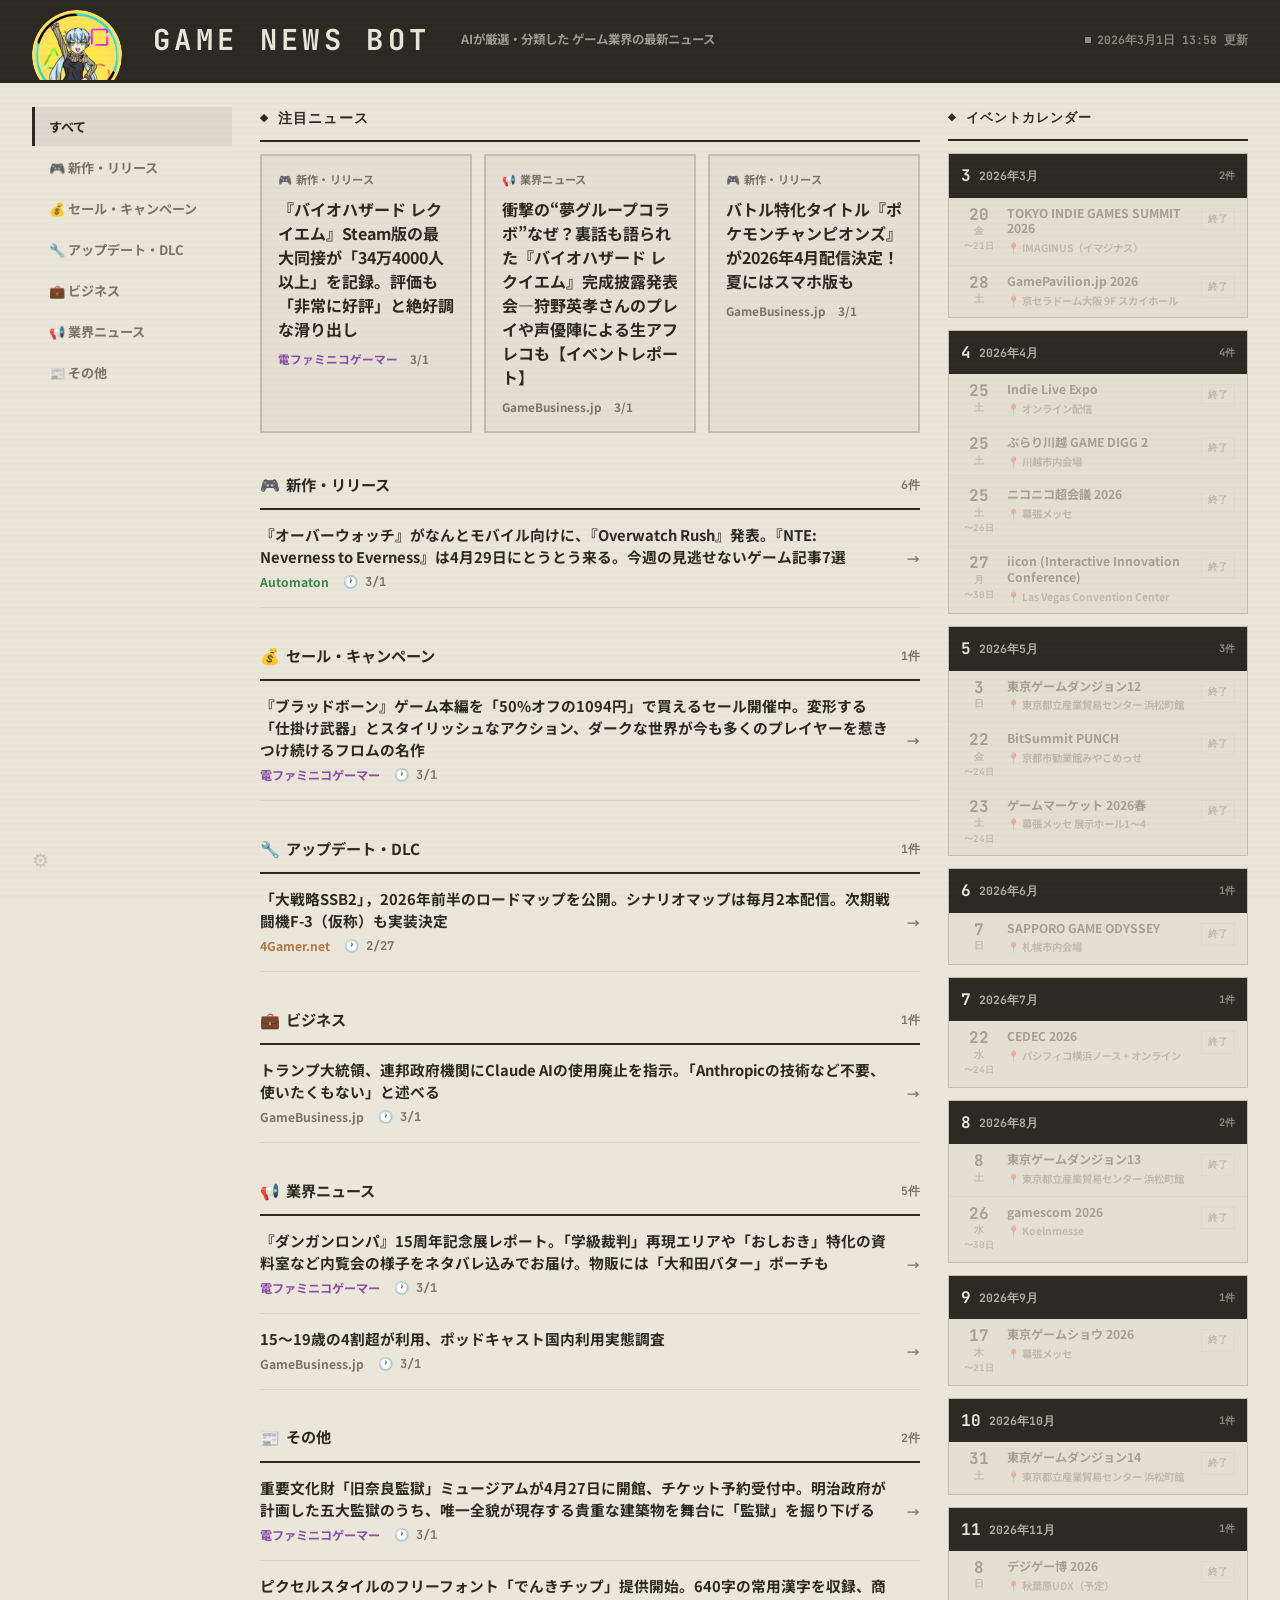
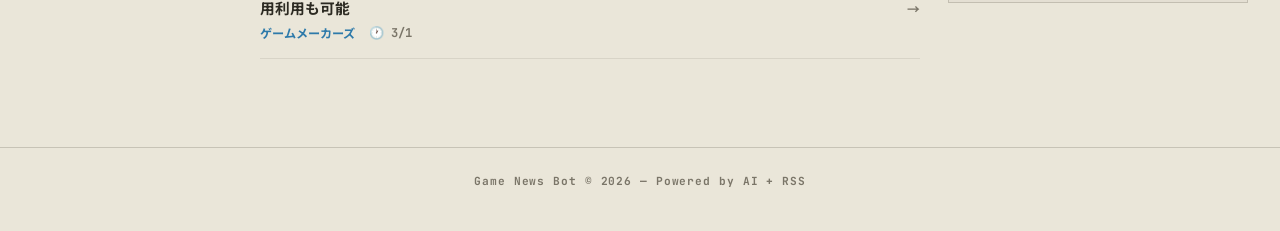
==== docs/index.html @ b88accb6 "feat: implement featured article priority and UI fixes - Added logic to prioritize featured articles" ====
<!DOCTYPE html>
<html lang="ja">

<head>
  <meta charset="UTF-8">
  <meta name="viewport" content="width=device-width, initial-scale=1.0">
  <title>Game News Bot - ゲーム業界ニュースまとめ</title>
  <meta name="description" content="AIが厳選・分類したゲーム業界の最新ニュースをお届け。毎日自動更新。">
  <meta name="theme-color" content="#eae6d9">

  <!-- 画像直リンク(403 Forbidden)対策 -->
  <meta name="referrer" content="no-referrer">

  <!-- OGP -->
  <meta property="og:title" content="Game News Bot">
  <meta property="og:description" content="AIが厳選・分類したゲーム業界の最新ニュースをお届け">
  <meta property="og:type" content="website">

  <!-- Favicon (emoji-based) -->
  <link rel="icon" href="logo.png">

  <link rel="stylesheet" href="style.css">
</head>

<body>
  <div class="bg-effects"></div>

  <!-- ===== TOP HEADER BAR ===== -->
  <header class="top-bar">
    <div class="top-bar-inner">
      <img src="logo.png" alt="Game News Bot" class="logo-icon">
      <h1 class="logo">GAME NEWS BOT</h1>
      <p class="logo-sub">AIが厳選・分類した ゲーム業界の最新ニュース</p>
      <div class="last-updated" id="last-updated">
        <span class="pulse-dot"></span>
        読み込み中...
      </div>
    </div>
  </header>

  <!-- ===== 3-COLUMN LAYOUT ===== -->
  <div class="layout">

    <!-- LEFT SIDEBAR: Category Filters -->
    <aside class="sidebar-left">
      <nav class="nav-menu" id="filter-bar">
        <!-- Dynamically populated -->
      </nav>
    </aside>

    <!-- MAIN CONTENT: News Articles -->
    <main class="main-content">

      <!-- Featured News -->
      <div class="featured-section" id="featured-section" style="display: none;">
        <h2 class="featured-title">◆ 注目ニュース</h2>
        <div class="featured-grid" id="featured-grid"></div>
      </div>

      <!-- News Articles -->
      <div class="news-section" id="news-container">
        <div class="loading-state">
          <div class="loading-spinner"></div>
          <div class="loading-text">ニュースを読み込んでいます...</div>
        </div>
      </div>
    </main>

    <!-- RIGHT SIDEBAR: Events Calendar -->
    <aside class="sidebar-right">
      <section class="events-section" id="events-section" style="display: none;">
        <h2 class="sidebar-title">◆ イベントカレンダー</h2>
        <div class="events-calendar" id="events-calendar">
          <!-- Dynamically populated -->
        </div>
      </section>
    </aside>

  </div>

  <!-- ===== FOOTER ===== -->
  <footer class="site-footer">
    <p>Game News Bot &copy; 2026 — Powered by AI + RSS</p>
  </footer>

  <!-- STG Easter Egg Trigger -->
  <button id="stg-trigger" title="Initiate Hack" aria-label="Start Game">⚙</button>

  <script src="script.js"></script>
  <script src="stg.js"></script>
</body>

</html>
---- docs/style.css ----
/* =============================================================================
   Game News Bot — NieR:Automata UI × GameMakers structure
   3-column layout: left filters | main news | right events
   ============================================================================= */

@import url('https://fonts.googleapis.com/css2?family=JetBrains+Mono:wght@400;500;700&family=Noto+Sans+JP:wght@300;400;500;700&display=swap');

:root {
  --bg-primary: #eae6d9;
  --bg-secondary: #e0dcd0;
  --bg-card: rgba(60, 55, 42, 0.03);
  --bg-card-hover: rgba(60, 55, 42, 0.07);
  --border-main: rgba(60, 55, 42, 0.20);
  --border-light: rgba(60, 55, 42, 0.10);
  --text-primary: #2c2a22;
  --text-secondary: #4a4639;
  --text-muted: #7a7568;
  --text-dark: #eae6d9;
  --accent: #2c2a22;
  --cat-release: #b07840;
  --cat-sale: #8a7a20;
  --cat-update: #3a8850;
  --cat-tech: #2e7aaa;
  --cat-cg: #8a50a8;
  --cat-business: #a07040;
  --cat-industry: #2a8a80;
  --cat-esports: #b05040;
  --cat-other: #7a7568;
}

*,
*::before,
*::after {
  margin: 0;
  padding: 0;
  box-sizing: border-box;
}

html {
  scroll-behavior: smooth;
}

body {
  font-family: 'Noto Sans JP', sans-serif;
  background: var(--bg-primary);
  color: var(--text-primary);
  min-height: 100vh;
  line-height: 1.7;
  -webkit-font-smoothing: antialiased;
}

a {
  color: inherit;
  text-decoration: none;
}

/* Scan lines */
.bg-effects {
  position: fixed;
  inset: 0;
  pointer-events: none;
  z-index: 100;
}

.bg-effects::before {
  content: '';
  position: absolute;
  inset: 0;
  background: repeating-linear-gradient(0deg,
      transparent, transparent 3px,
      rgba(0, 0, 0, 0.012) 3px, rgba(0, 0, 0, 0.012) 6px);
}

/* =============================================================
   TOP HEADER BAR
   ============================================================= */
.top-bar {
  background: var(--text-primary);
  color: var(--text-dark);
  padding: 10px 0;
  border-bottom: 3px solid rgba(0, 0, 0, 0.15);
  overflow: hidden;
  position: relative;
  z-index: 10;
}

.top-bar-inner {
  max-width: 1400px;
  margin: 0 auto;
  padding: 0 32px;
  display: flex;
  align-items: center;
  gap: 16px;
  flex-wrap: wrap;
}

.logo-icon {
  width: 90px;
  height: 90px;
  border-radius: 50%;
  clip-path: circle(50%);
  object-fit: cover;
  object-position: center 30%;
  flex-shrink: 0;
  margin: 0 0 -30px 0;
}

.logo {
  font-family: 'JetBrains Mono', monospace;
  font-size: 1.8rem;
  font-weight: 700;
  letter-spacing: 0.15em;
  white-space: nowrap;
  margin: 0 15px;
  /* Adds space on both sides of GAME NEWS BOT */
}

.logo-sub {
  font-size: 0.78rem;
  font-weight: 700;
  opacity: 0.6;
}

.last-updated {
  margin-left: auto;
  font-family: 'JetBrains Mono', monospace;
  font-size: 0.72rem;
  font-weight: 700;
  opacity: 0.5;
  display: flex;
  align-items: center;
  gap: 6px;
}

.pulse-dot {
  width: 6px;
  height: 6px;
  background: var(--text-dark);
  animation: blink 1.5s step-end infinite;
}

@keyframes blink {

  0%,
  100% {
    opacity: 1
  }

  50% {
    opacity: 0
  }
}

/* =============================================================
   3-COLUMN LAYOUT
   ============================================================= */
.layout {
  max-width: 1400px;
  margin: 0 auto;
  padding: 24px 32px;
  display: grid;
  grid-template-columns: 200px 1fr 300px;
  gap: 28px;
  align-items: start;
}

/* =============================================================
   LEFT SIDEBAR — Category Nav
   ============================================================= */
.sidebar-left {
  position: sticky;
  top: 24px;
}

.nav-menu {
  display: flex;
  flex-direction: column;
  gap: 2px;
}

.filter-btn {
  display: flex;
  align-items: center;
  gap: 8px;
  padding: 10px 14px;
  border: none;
  background: transparent;
  color: var(--text-muted);
  font-size: 0.82rem;
  font-weight: 700;
  cursor: pointer;
  transition: all 0.15s ease;
  font-family: 'Noto Sans JP', sans-serif;
  text-align: left;
  border-left: 3px solid transparent;
}

.filter-btn:hover {
  color: var(--text-primary);
  background: var(--bg-card-hover);
}

.filter-btn.active {
  color: var(--text-primary);
  font-weight: 700;
  border-left-color: var(--text-primary);
  background: var(--bg-card-hover);
}

/* =============================================================
   MAIN CONTENT
   ============================================================= */
.main-content {
  min-width: 0;
}

/* Poem / Daily Report */
.poem-section {
  margin-bottom: 20px;
}

.poem-card {
  border: 1px solid var(--border-main);
  background: var(--bg-card);
}

.poem-label {
  padding: 8px 16px;
  border-bottom: 1px solid var(--border-light);
  font-family: 'JetBrains Mono', monospace;
  font-size: 0.72rem;
  font-weight: 700;
  color: var(--text-muted);
  letter-spacing: 0.1em;
}

.poem-text {
  padding: 14px 16px;
  font-size: 0.88rem;
  font-weight: 700;
  line-height: 1.8;
  color: var(--text-secondary);
  white-space: pre-wrap;
}

/* =============================================================
   FEATURED NEWS — prominent top stories
   ============================================================= */
.featured-section {
  margin-bottom: 28px;
}

.featured-title {
  font-family: 'JetBrains Mono', monospace;
  font-size: 0.85rem;
  font-weight: 700;
  color: var(--text-primary);
  letter-spacing: 0.08em;
  padding-bottom: 10px;
  border-bottom: 2px solid var(--text-primary);
  margin-bottom: 12px;
}

.featured-grid {
  display: grid;
  grid-template-columns: 1fr 1fr 1fr;
  gap: 12px;
}

.featured-card:nth-child(n+4) {
  display: none;
}

.featured-card {
  display: flex;
  flex-direction: column;
  gap: 0;
  border: 2px solid var(--border-main);
  background: var(--bg-card);
  text-decoration: none;
  color: inherit;
  transition: all 0.15s ease;
  overflow: hidden;
}

.featured-card:hover {
  border-color: var(--text-primary);
  background: var(--bg-card-hover);
  transform: translateY(-2px);
}

.featured-img {
  width: 100%;
  aspect-ratio: 16/9;
  overflow: hidden;
  background: var(--bg-secondary);
}

.featured-img img {
  width: 100%;
  height: 100%;
  object-fit: cover;
  display: block;
}

.featured-card-body {
  padding: 14px 16px;
  display: flex;
  flex-direction: column;
  gap: 8px;
}

.featured-badge {
  font-size: 0.7rem;
  font-weight: 700;
  color: var(--text-muted);
  letter-spacing: 0.03em;
}

.featured-card-title {
  font-size: 1rem;
  font-weight: 700;
  line-height: 1.5;
  color: var(--text-primary);
}

.featured-card-meta {
  display: flex;
  gap: 12px;
  font-size: 0.73rem;
  font-weight: 700;
  color: var(--text-muted);
}

/* --- News Section --- */
.news-section {
  display: flex;
  flex-direction: column;
  gap: 0;
}

/* Article thumbnail */
.article-thumb {
  flex-shrink: 0;
  width: 100px;
  height: 66px;
  overflow: hidden;
  background: var(--bg-secondary);
  border: 1px solid var(--border-light);
}

.article-thumb img {
  width: 100%;
  height: 100%;
  object-fit: cover;
  display: block;
}

/* Category Group */
.category-group {
  margin-bottom: 24px;
}

.category-group.hidden {
  display: none;
}

.category-header {
  display: flex;
  align-items: center;
  gap: 6px;
  padding: 10px 0;
  border-bottom: 2px solid var(--text-primary);
  margin-bottom: 0;
}

.category-icon {
  font-size: 1rem;
}

.category-name {
  font-size: 0.95rem;
  font-weight: 700;
  color: var(--text-primary);
}

.category-count {
  margin-left: auto;
  font-family: 'JetBrains Mono', monospace;
  font-size: 0.72rem;
  font-weight: 700;
  color: var(--text-muted);
}

/* Article Cards — horizontal rows */
.article-list {
  display: flex;
  flex-direction: column;
}

.article-card {
  display: flex;
  align-items: center;
  gap: 16px;
  padding: 14px 0;
  border-bottom: 1px solid var(--border-light);
  transition: background 0.12s;
  cursor: pointer;
}

.article-card:hover {
  background: var(--bg-card-hover);
  margin: 0 -12px;
  padding-left: 12px;
  padding-right: 12px;
}

.article-card.importance-high .article-title {
  font-weight: 700;
}

.article-info {
  flex: 1;
  min-width: 0;
}

.article-title {
  font-size: 0.92rem;
  font-weight: 700;
  color: var(--text-primary);
  line-height: 1.5;
  margin-bottom: 4px;
}

.article-meta {
  display: flex;
  align-items: center;
  gap: 14px;
  font-size: 0.76rem;
  font-weight: 700;
  color: var(--text-muted);
}

.article-source {
  font-weight: 700;
  color: var(--text-secondary);
}

.article-time {
  font-family: 'JetBrains Mono', monospace;
  font-size: 0.76rem;
  font-weight: 700;
}

.article-arrow {
  color: var(--text-muted);
  font-size: 0.8rem;
  font-weight: 700;
  flex-shrink: 0;
  transition: transform 0.15s;
}

.article-card:hover .article-arrow {
  transform: translateX(3px);
  color: var(--text-primary);
}

/* Source color badges */
.source-4gamer {
  color: var(--cat-release);
}

.source-automaton {
  color: var(--cat-update);
}

.source-ign {
  color: var(--cat-esports);
}

.source-famitsu {
  color: var(--cat-sale);
}

.source-gamemakers {
  color: var(--cat-tech);
}

.source-denfami {
  color: var(--cat-cg);
}

.source-unity {
  color: var(--cat-tech);
}

.source-cgworld {
  color: var(--cat-business);
}

.source-gamebiz {
  color: var(--text-muted);
}

/* Loading / Empty */
.loading-state,
.empty-state {
  text-align: center;
  padding: 60px 20px;
  color: var(--text-muted);
}

.loading-spinner {
  width: 20px;
  height: 20px;
  border: 2px solid var(--border-main);
  border-top-color: var(--text-primary);
  border-radius: 50%;
  animation: spin 0.8s linear infinite;
  margin: 0 auto 12px;
}

@keyframes spin {
  to {
    transform: rotate(360deg);
  }
}

.loading-text {
  font-size: 0.82rem;
  font-weight: 700;
}

.empty-icon {
  font-size: 1.5rem;
  margin-bottom: 10px;
}

.empty-text {
  font-size: 0.82rem;
  font-weight: 700;
}

/* =============================================================
   RIGHT SIDEBAR — Events Calendar Widget
   ============================================================= */
.sidebar-right {
  position: sticky;
  top: 24px;
}

.sidebar-title {
  font-family: 'JetBrains Mono', monospace;
  font-size: 0.82rem;
  font-weight: 700;
  color: var(--text-primary);
  letter-spacing: 0.08em;
  padding-bottom: 10px;
  border-bottom: 2px solid var(--text-primary);
  margin-bottom: 12px;
}

.events-calendar {
  display: flex;
  flex-direction: column;
  gap: 12px;
}

/* Month group — compact */
.cal-month {
  border: 1px solid var(--border-main);
  background: var(--bg-card);
}

.cal-month-header {
  display: flex;
  align-items: center;
  gap: 8px;
  padding: 8px 12px;
  background: var(--text-primary);
  color: var(--text-dark);
  font-family: 'JetBrains Mono', monospace;
  font-size: 0.78rem;
  font-weight: 700;
}

.cal-month-num {
  font-size: 1rem;
}

.cal-month-label {
  font-size: 0.72rem;
  font-weight: 700;
  opacity: 0.7;
}

.cal-event-count {
  margin-left: auto;
  font-size: 0.65rem;
  font-weight: 700;
  opacity: 0.5;
}

/* Compact event rows */
.cal-event-list {
  display: flex;
  flex-direction: column;
}

.cal-event {
  display: flex;
  align-items: flex-start;
  gap: 10px;
  padding: 8px 12px;
  border-bottom: 1px solid var(--border-light);
  text-decoration: none;
  color: inherit;
  transition: background 0.12s;
}

.cal-event:last-child {
  border-bottom: none;
}

.cal-event:hover {
  background: var(--bg-card-hover);
}

.cal-event.event-past {
  opacity: 0.35;
}

.cal-date {
  flex-shrink: 0;
  width: 36px;
  text-align: center;
}

.cal-date-day {
  font-family: 'JetBrains Mono', monospace;
  font-size: 1rem;
  font-weight: 700;
  color: var(--text-primary);
  line-height: 1.1;
}

.cal-date-weekday {
  font-family: 'JetBrains Mono', monospace;
  font-size: 0.6rem;
  color: var(--text-muted);
  font-weight: 700;
}

.cal-date-range {
  font-family: 'JetBrains Mono', monospace;
  font-size: 0.58rem;
  font-weight: 700;
  color: var(--text-muted);
}

.cal-event-info {
  flex: 1;
  min-width: 0;
}

.cal-event-name {
  font-size: 0.76rem;
  font-weight: 700;
  color: var(--text-primary);
  line-height: 1.3;
  margin-bottom: 2px;
}

.cal-event-detail {
  font-size: 0.65rem;
  font-weight: 700;
  color: var(--text-muted);
}

.cal-event-venue {
  display: block;
  overflow: hidden;
  text-overflow: ellipsis;
  white-space: nowrap;
}

.cal-countdown {
  flex-shrink: 0;
  font-family: 'JetBrains Mono', monospace;
  font-size: 0.6rem;
  font-weight: 700;
  padding: 2px 6px;
  white-space: nowrap;
  border: 1px solid;
  align-self: flex-start;
  margin-top: 2px;
}

.cal-countdown.upcoming {
  border-color: var(--border-main);
  color: var(--text-muted);
}

.cal-countdown.soon {
  border-color: var(--cat-sale);
  color: var(--cat-sale);
}

.cal-countdown.ongoing {
  border-color: var(--cat-update);
  color: var(--cat-update);
}

.cal-countdown.ended {
  border-color: var(--border-light);
  color: var(--text-muted);
}

.cal-tags {
  display: none;
}

/* hide tags in compact sidebar */
.cal-tag {
  display: none;
}

/* =============================================================
   FOOTER
   ============================================================= */
.site-footer {
  text-align: center;
  padding: 24px 0 40px;
  color: var(--text-muted);
  font-family: 'JetBrains Mono', monospace;
  font-size: 0.7rem;
  font-weight: 700;
  letter-spacing: 0.08em;
  border-top: 1px solid var(--border-main);
  margin-top: 40px;
}

/* =============================================================
   RESPONSIVE
   ============================================================= */
@media (max-width: 1100px) {
  .layout {
    grid-template-columns: 1fr 280px;
  }

  .sidebar-left {
    display: none;
  }
}

@media (max-width: 768px) {
  .layout {
    grid-template-columns: 1fr;
    padding: 16px;
    gap: 20px;
  }

  .sidebar-right {
    position: static;
  }

  .top-bar-inner {
    flex-direction: column;
    gap: 6px;
    padding: 0 16px;
  }

  .last-updated {
    margin-left: 0;
  }

  .article-card:hover {
    margin: 0;
    padding-left: 0;
    padding-right: 0;
  }

  .featured-grid {
    grid-template-columns: 1fr;
  }
}

/* =========================================
   STG EASTER EGG MODE
========================================= */

#stg-trigger {
  position: fixed;
  bottom: 20px;
  left: 20px;
  width: 40px;
  height: 40px;
  border-radius: 50%;
  border: 1px solid var(--border-color);
  background: transparent;
  color: var(--text-muted);
  font-size: 1.2rem;
  cursor: pointer;
  z-index: 1000;
  opacity: 0.3;
  transition: all 0.3s;
  display: flex;
  align-items: center;
  justify-content: center;
}

#stg-trigger:hover {
  opacity: 1;
  background: var(--text-primary);
  color: var(--bg-color);
  box-shadow: 0 0 10px rgba(0, 0, 0, 0.5);
}

/* Base changes when STG is active */
body.stg-mode {
  overflow: hidden;
  /* Prevent scrolling */
  user-select: none;
}

body.stg-mode .sidebar-left,
body.stg-mode .sidebar-right,
body.stg-mode .top-bar,
body.stg-mode .site-footer {
  opacity: 0.1;
  /* Dim non-game elements */
  pointer-events: none;
  transition: opacity 1s;
}

body.stg-mode #news-container {
  /* Provide a clean backdrop for the game */
  max-width: 100%;
}

/* Intro Fade Out Animation */
.stg-fade-out {
  opacity: 0 !important;
  transform: scale(0.9) translateY(-10px);
  transition: opacity 0.5s ease-out, transform 0.5s ease-out !important;
  pointer-events: none;
}

/* Enemy Articles */
body.stg-mode .article-card,
body.stg-mode .featured-card,
body.stg-mode .stg-enemy {
  position: absolute;
  z-index: 100;
  transition: none;
  /* JS handles movement */
  box-shadow: 0 0 15px rgba(255, 0, 0, 0.4);
  border-color: #ff4444;
  background: var(--bg-primary);
  white-space: nowrap;
}

/* Destroyed state */
.stg-destroyed {
  opacity: 0 !important;
  pointer-events: none;
  transform: scale(0.5);
  transition: opacity 0.2s, transform 0.2s !important;
}

/* Player Pod */
#stg-player {
  position: fixed;
  z-index: 999;
  width: 32px;
  height: 40px;
  background: #2b2b2b;
  border: 2px solid #eae6d9;
  border-radius: 4px;
  pointer-events: none;
  transform: translate(-50%, -50%);
  display: flex;
  justify-content: center;
  align-items: center;
  box-shadow: 0 0 8px rgba(0, 0, 0, 0.8);
  transition: transform 0.2s, box-shadow 0.2s;
}

#stg-player.clickable {
  pointer-events: auto;
  cursor: pointer;
  box-shadow: 0 0 15px #ff4444;
  animation: stg-spawn-float 2s ease-in-out infinite alternate;
}

#stg-player.clickable:hover {
  transform: translate(-50%, -50%) scale(1.2);
  box-shadow: 0 0 25px #ff4444;
}

@keyframes stg-spawn-float {
  0% {
    transform: translate(-50%, -50%) translateY(0);
  }

  100% {
    transform: translate(-50%, -50%) translateY(-10px);
  }
}

#stg-player::before {
  content: '';
  width: 12px;
  height: 12px;
  background: #ff4444;
  border-radius: 50%;
  animation: pulse-red 1s infinite alternate;
}

/* Bullet */
.stg-bullet {
  position: fixed;
  z-index: 998;
  width: 6px;
  height: 20px;
  background: #ffcc00;
  border-radius: 3px;
  pointer-events: none;
  box-shadow: 0 0 5px #ffcc00;
}

/* UI Overlay */
#stg-ui {
  position: fixed;
  top: 20px;
  right: 20px;
  z-index: 1000;
  font-family: 'JetBrains Mono', monospace;
  font-size: 1.5rem;
  color: #ff4444;
  text-shadow: 0 0 5px rgba(255, 0, 0, 0.5);
  pointer-events: none;
  text-align: right;
}

#stg-ui .score-label {
  font-size: 1rem;
  color: var(--text-primary);
}

/* Explosion Particles */
.stg-particle {
  position: fixed;
  z-index: 997;
  width: 8px;
  height: 8px;
  background: #ff4444;
  border-radius: 50%;
  pointer-events: none;
  animation: stg-explode 0.5s forwards ease-out;
}

@keyframes stg-explode {
  0% {
    transform: scale(1);
    opacity: 1;
  }

  100% {
    transform: scale(3) translate(var(--dx), var(--dy));
    opacity: 0;
  }
}

@keyframes pulse-red {
  0% {
    box-shadow: 0 0 2px #ff4444;
  }

  100% {
    box-shadow: 0 0 8px #ff4444;
  }
}

/* STG Result Screen */
.stg-result {
  position: fixed;
  top: 50%;
  left: 50%;
  transform: translate(-50%, -50%);
  background: rgba(0, 0, 0, 0.9);
  border: 4px solid #eae6d9;
  padding: 40px 60px;
  text-align: center;
  z-index: 99999;
  color: #eae6d9;
  font-family: 'JetBrains Mono', monospace;
  box-shadow: 0 0 30px rgba(255, 68, 68, 0.5);
  animation: stg-result-fade-in 0.5s ease-out forwards;
}

.stg-result h1 {
  color: #ff4444;
  margin-top: 0;
  margin-bottom: 20px;
  font-size: 2.5rem;
  letter-spacing: 2px;
}

.stg-result p {
  font-size: 2rem;
  margin: 10px 0;
}

@keyframes stg-result-fade-in {
  from {
    opacity: 0;
    transform: translate(-50%, -40%);
  }

  to {
    opacity: 1;
    transform: translate(-50%, -50%);
  }
}

/* =============================================================
   MOBILE RESPONSIVENESS
   ============================================================= */
@media (max-width: 768px) {
  .top-bar-inner {
    padding: 0 16px;
    justify-content: center;
    gap: 10px;
  }

  .logo-icon {
    width: 50px;
    height: 50px;
    margin: 0;
    /* Removes negative margin pushing it out of bounds */
  }

  .logo {
    font-size: 1.3rem;
    margin: 0;
  }

  .logo-sub {
    font-size: 0.65rem;
  }

  .last-updated {
    margin: 0;
    width: 100%;
    justify-content: center;
    padding-bottom: 5px;
  }

  .layout {
    grid-template-columns: 1fr;
    padding: 12px;
    gap: 20px;
  }

  .sidebar-left,
  .sidebar-right {
    position: static;
    /* Removes sticky on mobile */
  }
}
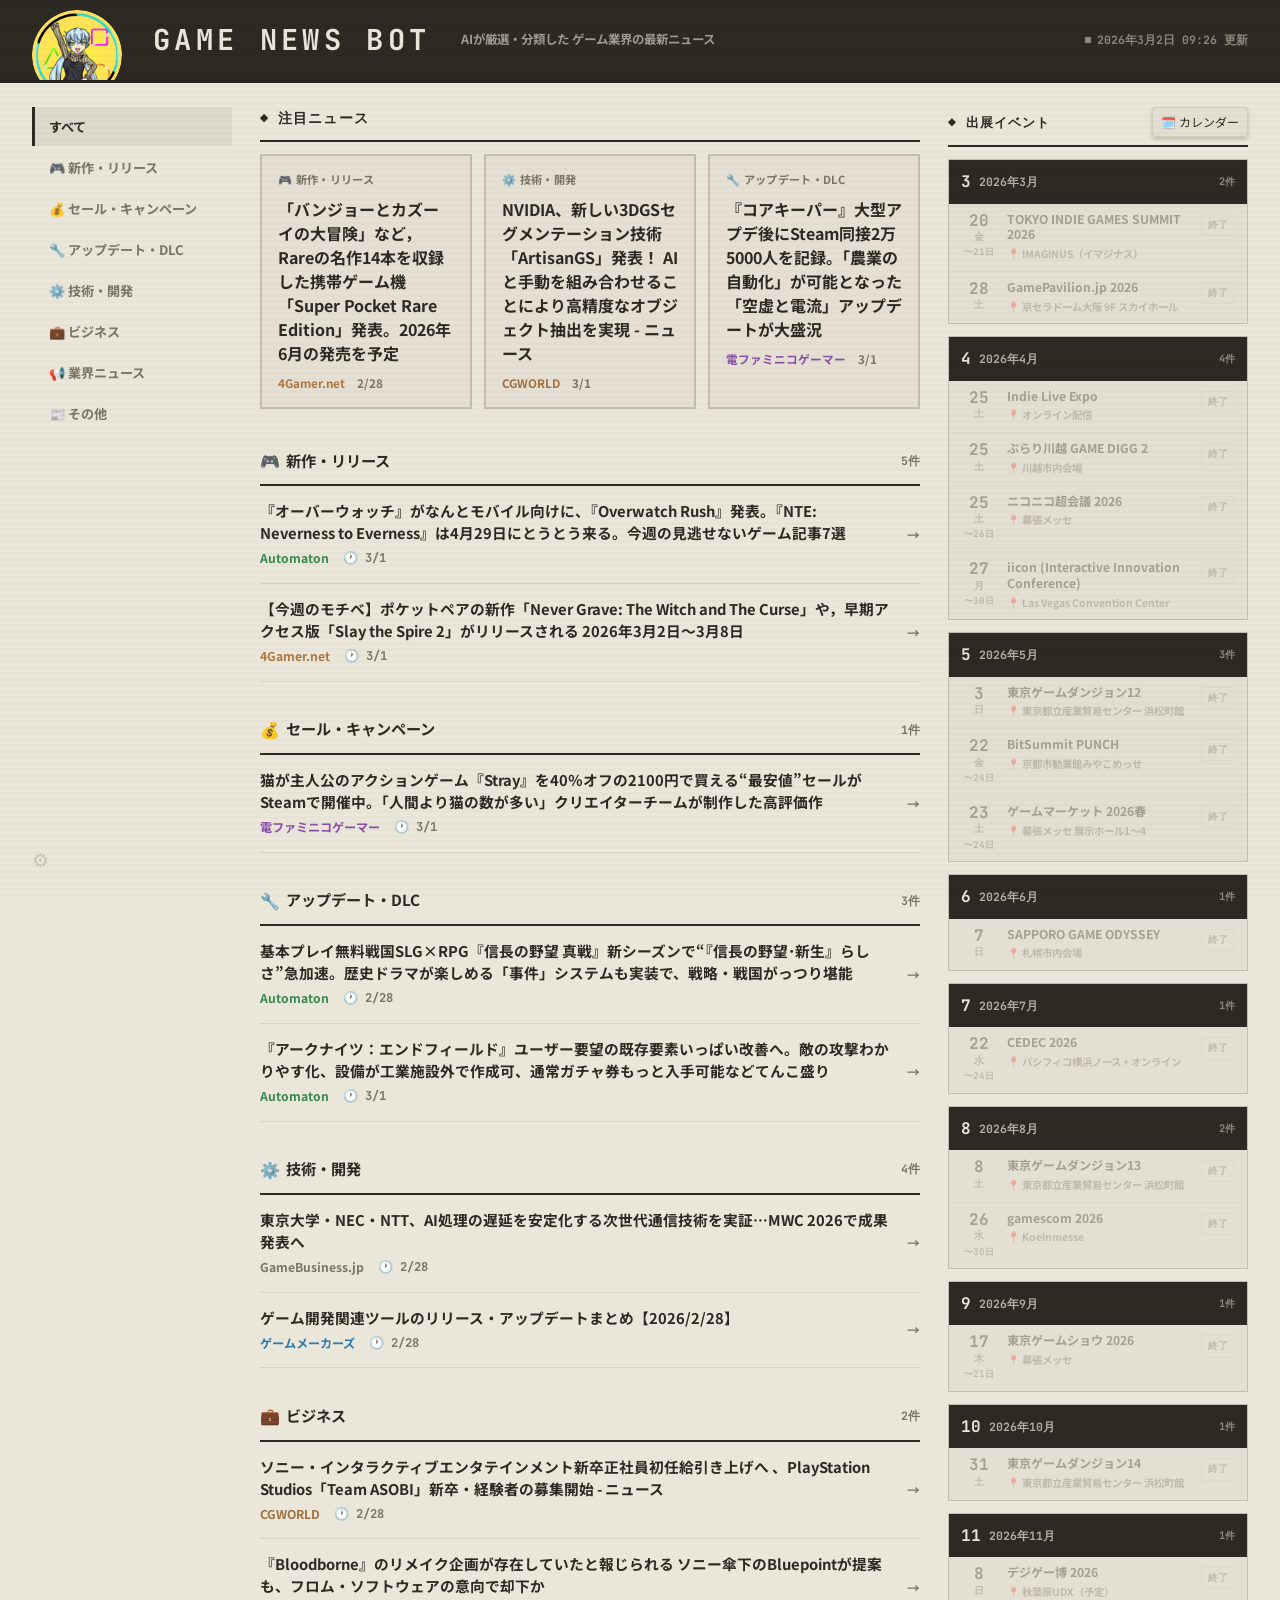
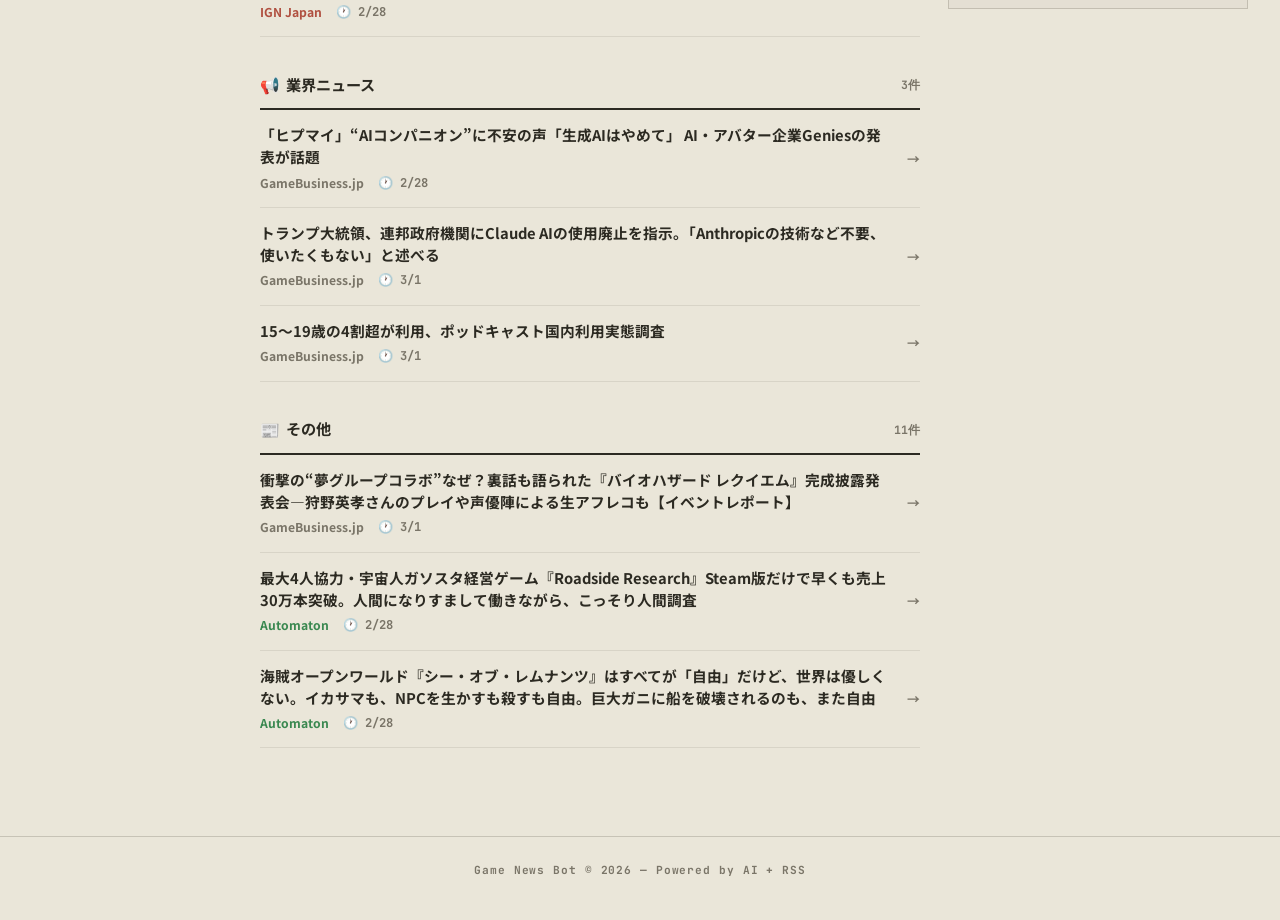
==== commit bc62184d: "feat: Add Interactive Event Calendar with multi-day support and Japanese holidays" ====
--- a/docs/index.html
+++ b/docs/index.html
@@ -31,6 +31,7 @@
       <img src="logo.png" alt="Game News Bot" class="logo-icon">
       <h1 class="logo">GAME NEWS BOT</h1>
       <p class="logo-sub">AIが厳選・分類した ゲーム業界の最新ニュース</p>
+
       <div class="last-updated" id="last-updated">
         <span class="pulse-dot"></span>
         読み込み中...
@@ -69,7 +70,13 @@
     <!-- RIGHT SIDEBAR: Events Calendar -->
     <aside class="sidebar-right">
       <section class="events-section" id="events-section" style="display: none;">
-        <h2 class="sidebar-title">◆ イベントカレンダー</h2>
+        <div
+          style="display: flex; justify-content: space-between; align-items: baseline; margin-bottom: 12px; border-bottom: 2px solid var(--text-primary); padding-bottom: 8px;">
+          <h2 class="sidebar-title" style="margin: 0; border: none; padding: 0;">◆ 出展イベント</h2>
+          <a href="calendar.html" class="calendar-link-btn"
+            style="text-decoration: none; background: var(--bg-card); border: 1px solid var(--border-light); padding: 4px 8px; border-radius: 4px; color: var(--text-primary); font-size: 0.75rem; transition: 0.2s; box-shadow: 0 2px 4px rgba(0,0,0,0.2);">🗓️
+            カレンダー</a>
+        </div>
         <div class="events-calendar" id="events-calendar">
           <!-- Dynamically populated -->
         </div>
--- a/docs/style.css
+++ b/docs/style.css
@@ -342,8 +342,8 @@
 /* Article thumbnail */
 .article-thumb {
   flex-shrink: 0;
-  width: 100px;
-  height: 66px;
+  width: 240px;
+  height: 135px;
   overflow: hidden;
   background: var(--bg-secondary);
   border: 1px solid var(--border-light);
@@ -354,6 +354,10 @@
   height: 100%;
   object-fit: cover;
   display: block;
+  image-rendering: auto;
+  transform: translateZ(0);
+  -webkit-backface-visibility: hidden;
+  backface-visibility: hidden;
 }
 
 /* Category Group */
@@ -1068,4 +1072,214 @@
     position: static;
     /* Removes sticky on mobile */
   }
+
+  .article-thumb {
+    width: 120px;
+    height: 68px;
+  }
+}
+
+/* ========================================================================= */
+/*                              EVENT CALENDAR UI                            */
+/* ========================================================================= */
+
+.calendar-grid {
+  display: grid;
+  grid-template-columns: repeat(7, minmax(0, 1fr));
+  gap: 8px;
+  min-height: 600px;
+}
+
+.calendar-day {
+  background: var(--bg-card);
+  border: 1px solid var(--border-light);
+  border-radius: 8px;
+  padding: 8px;
+  display: flex;
+  flex-direction: column;
+  transition: border-color 0.2s, box-shadow 0.2s;
+  min-height: 100px;
+  min-width: 0;
+}
+
+.calendar-day.empty {
+  background: transparent;
+  border: none;
+}
+
+.calendar-day:not(.empty):hover {
+  border-color: var(--accent-light);
+  box-shadow: 0 4px 12px rgba(0, 0, 0, 0.4);
+}
+
+.calendar-date-header {
+  display: flex;
+  justify-content: space-between;
+  align-items: center;
+  margin-bottom: 8px;
+  font-size: 0.9rem;
+}
+
+.calendar-date-number {
+  font-weight: 700;
+  color: var(--text-primary);
+  width: 24px;
+  height: 24px;
+  display: flex;
+  align-items: center;
+  justify-content: center;
+  border-radius: 50%;
+}
+
+/* Weekend highlighting */
+.calendar-day.is-sunday .calendar-date-number {
+  color: #ff6b6b;
+  /* Soft red */
+}
+
+.calendar-day.is-saturday .calendar-date-number {
+  color: #4dabf7;
+  /* Soft blue */
+}
+
+/* Today highlight */
+.calendar-day.is-today {
+  border: 2px solid var(--accent);
+  background: rgba(140, 233, 154, 0.05);
+  /* Slight tint of accent color */
+}
+
+.calendar-day.is-today .calendar-date-number {
+  background: var(--accent);
+  color: #000;
+}
+
+/* Japanese Holiday highlight */
+.calendar-day.is-holiday .calendar-date-number {
+  color: #ff6b6b;
+}
+
+.holiday-name {
+  font-size: 0.65rem;
+  color: #ff6b6b;
+  font-weight: bold;
+}
+
+.calendar-events-list {
+  display: flex;
+  flex-direction: column;
+  gap: 4px;
+  flex-grow: 1;
+}
+
+.calendar-event-pill {
+  font-size: 0.75rem;
+  padding: 4px 6px;
+  border-radius: 4px;
+  color: #fff;
+  text-decoration: none;
+  background: #3a3a40;
+  border-left: 3px solid #666;
+  display: flex;
+  flex-direction: column;
+  transition: filter 0.2s;
+  position: relative;
+  min-width: 0;
+}
+
+.calendar-event-pill:hover {
+  filter: brightness(1.2);
+}
+
+.calendar-event-pill .event-title {
+  font-weight: 600;
+  white-space: normal;
+  word-break: break-word;
+  display: block;
+  width: 100%;
+  line-height: 1.3;
+}
+
+/* Tooltip styling */
+.calendar-tooltip {
+  display: none;
+  position: absolute;
+  bottom: 100%;
+  left: 50%;
+  transform: translateX(-50%);
+  background: var(--bg-secondary);
+  border: 1px solid var(--border-light);
+  box-shadow: 0 4px 15px rgba(0, 0, 0, 0.8);
+  padding: 10px;
+  border-radius: 6px;
+  z-index: 100;
+  width: max-content;
+  max-width: 250px;
+  pointer-events: none;
+  color: var(--text-primary);
+  white-space: normal;
+  font-size: 0.75rem;
+  margin-bottom: 5px;
+}
+
+.calendar-event-pill:hover .calendar-tooltip {
+  display: flex;
+  flex-direction: column;
+}
+
+.tooltip-title {
+  font-weight: bold;
+  font-size: 0.85rem;
+  margin-bottom: 5px;
+  color: var(--accent);
+}
+
+.tooltip-date,
+.tooltip-location {
+  color: var(--text-muted);
+  margin-bottom: 3px;
+  font-size: 0.7rem;
+}
+
+.tooltip-desc {
+  margin-top: 6px;
+  padding-top: 6px;
+  border-top: 1px solid var(--border-light);
+  line-height: 1.4;
+}
+
+.calendar-event-pill .event-time {
+  font-size: 0.6rem;
+  opacity: 0.8;
+}
+
+/* Dynamic event tag styling (Reusing event list colors) */
+.calendar-event-pill.tag-presentation {
+  background: rgba(24, 100, 171, 0.7);
+  /* Dark saturated blue */
+  border-left-color: #4dabf7;
+}
+
+.calendar-event-pill.tag-esports {
+  background: rgba(217, 72, 15, 0.7);
+  /* Dark saturated orange */
+  border-left-color: #ff922b;
+}
+
+.calendar-event-pill.tag-sale {
+  background: rgba(230, 119, 0, 0.7);
+  /* Dark saturated yellow/olive */
+  border-left-color: #ffd43b;
+}
+
+.calendar-event-pill.tag-release {
+  background: rgba(43, 138, 62, 0.7);
+  /* Dark saturated green */
+  border-left-color: #51cf66;
+}
+
+.calendar-event-pill.tag-gaming {
+  background: rgba(8, 127, 91, 0.7);
+  /* Dark saturated teal */
+  border-left-color: var(--accent);
 }
